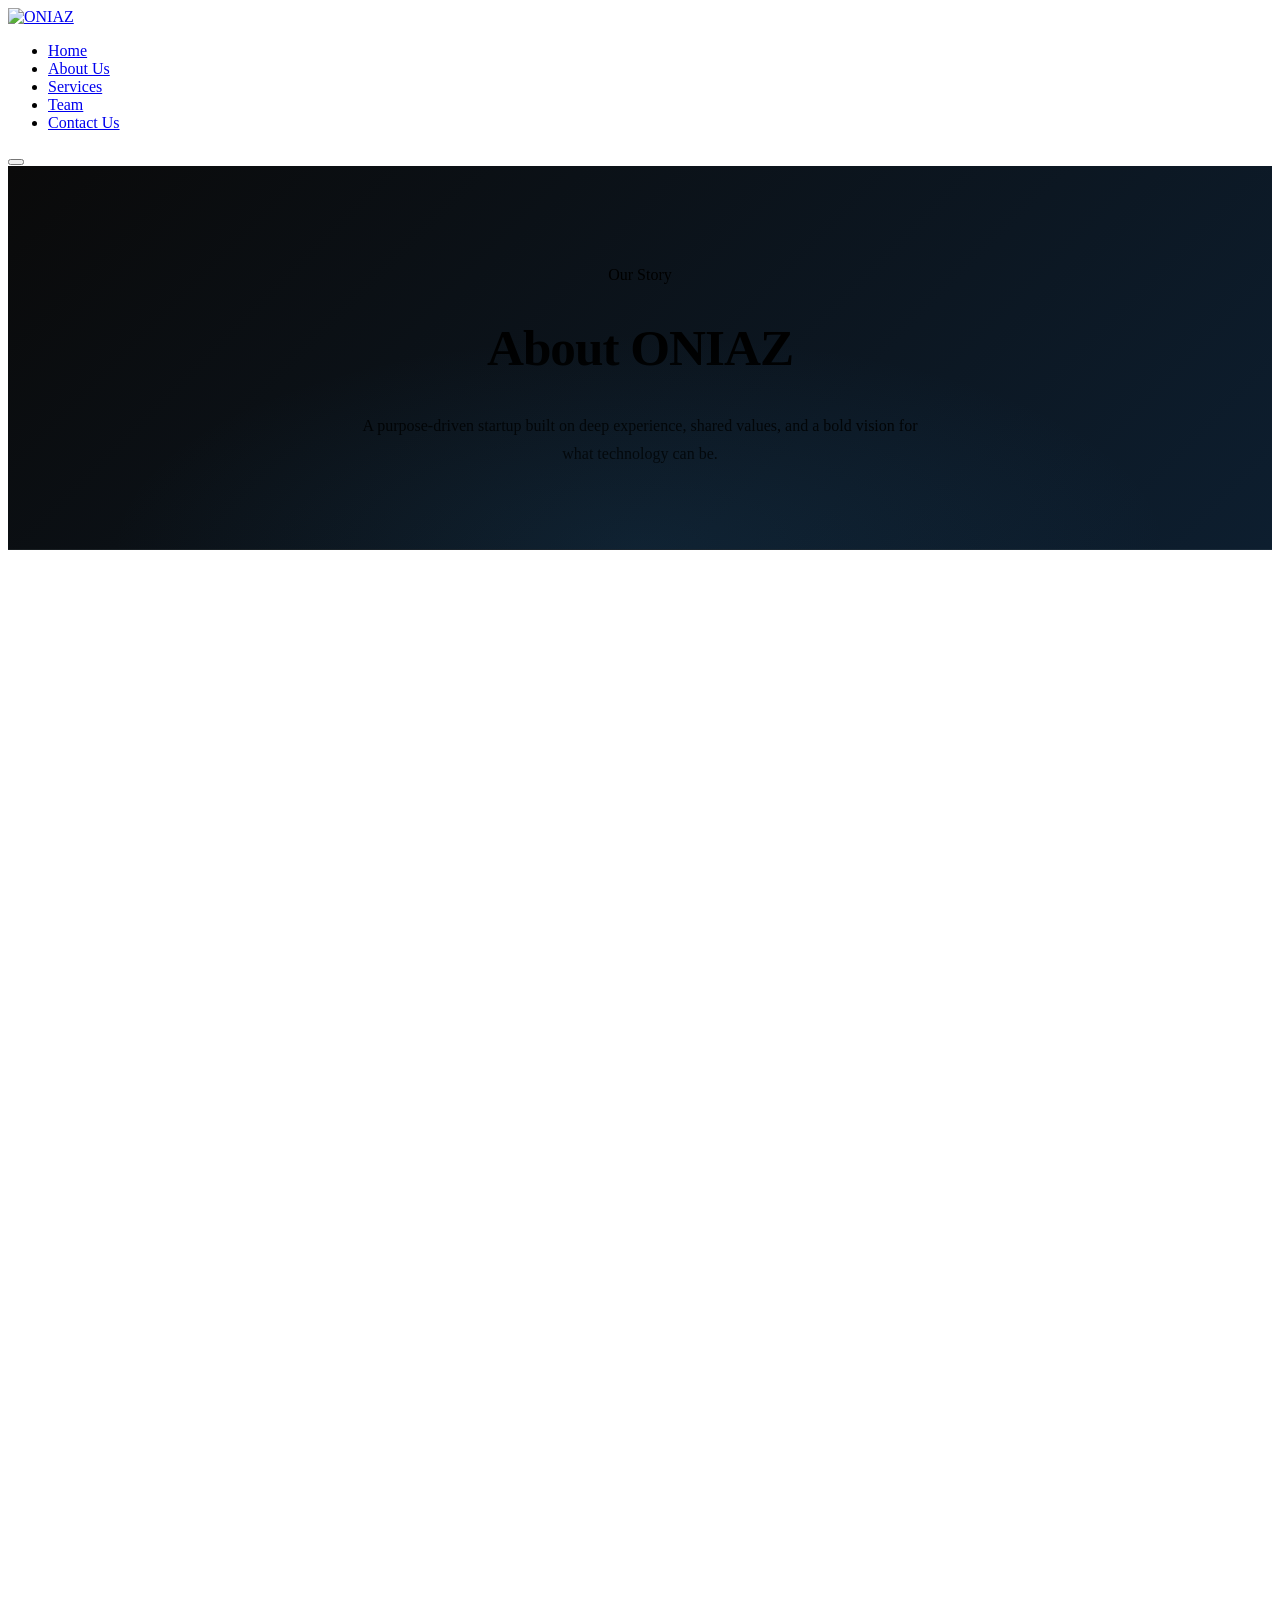
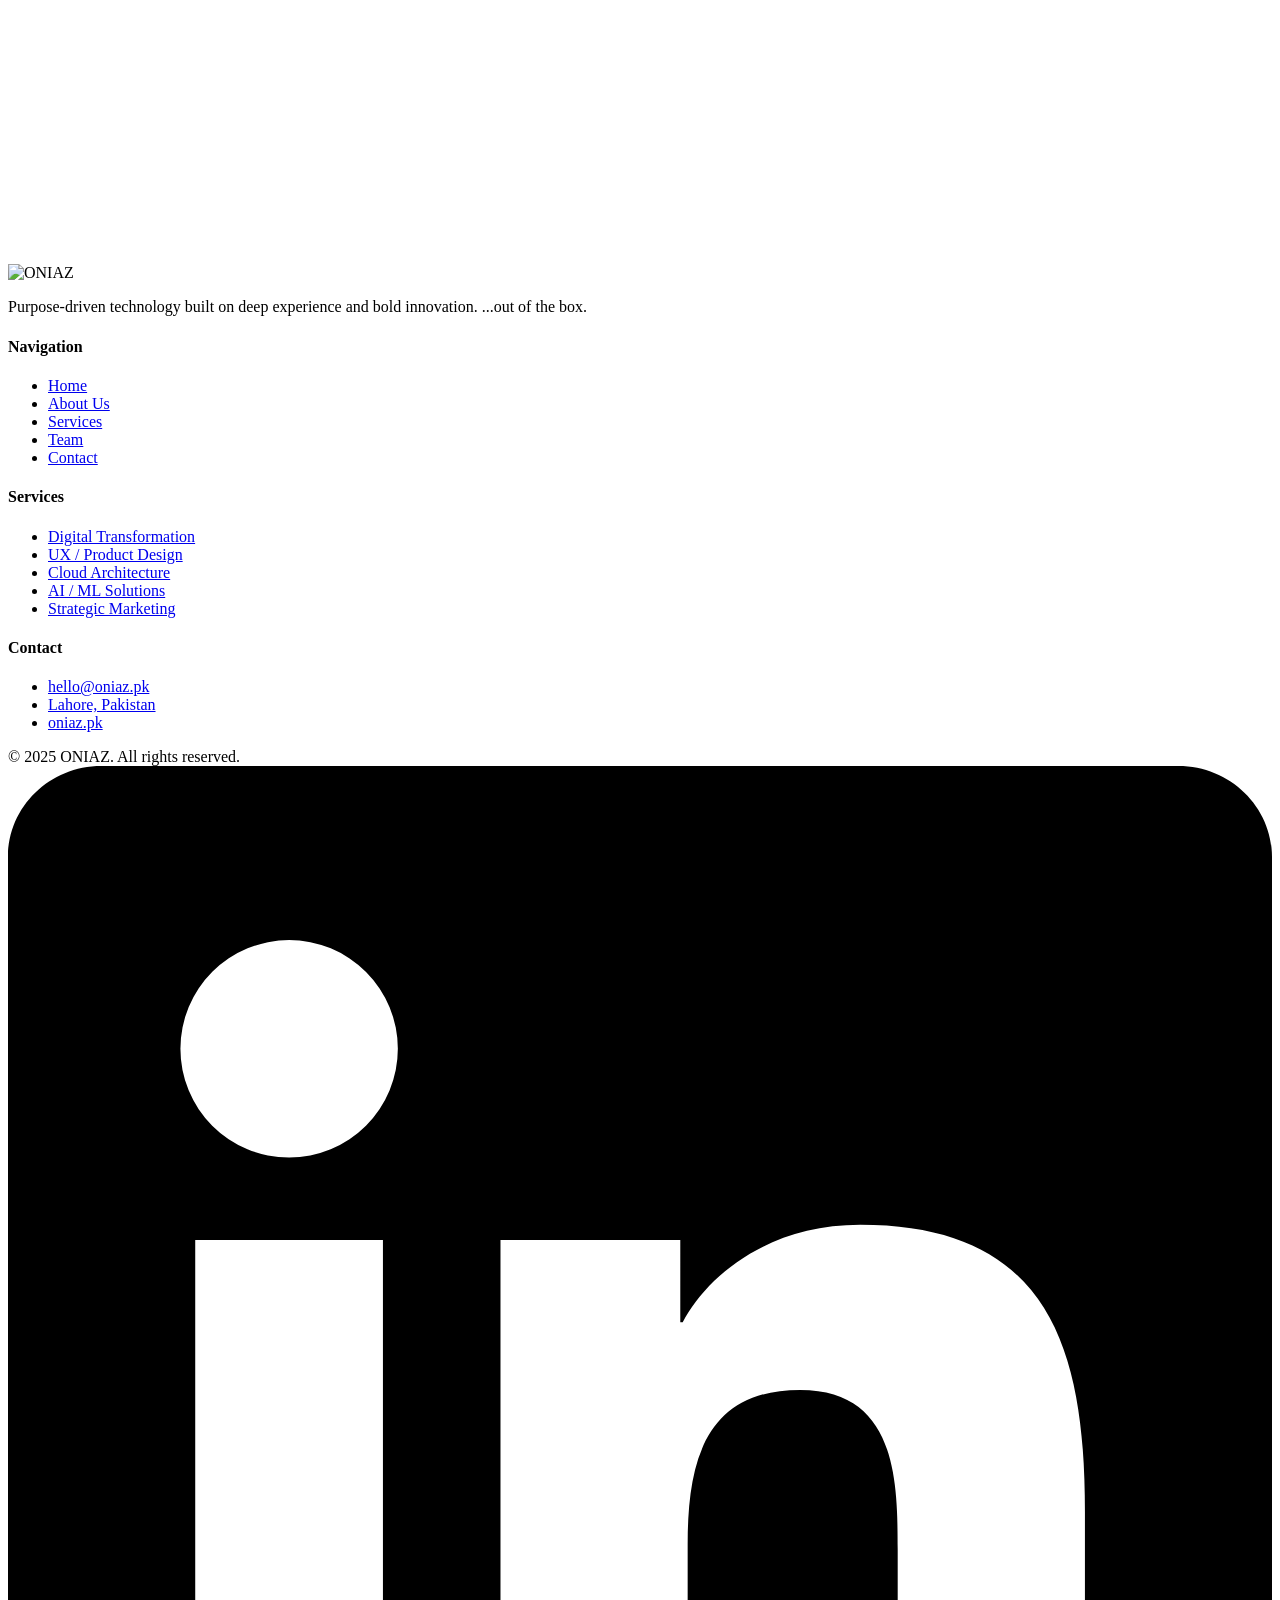
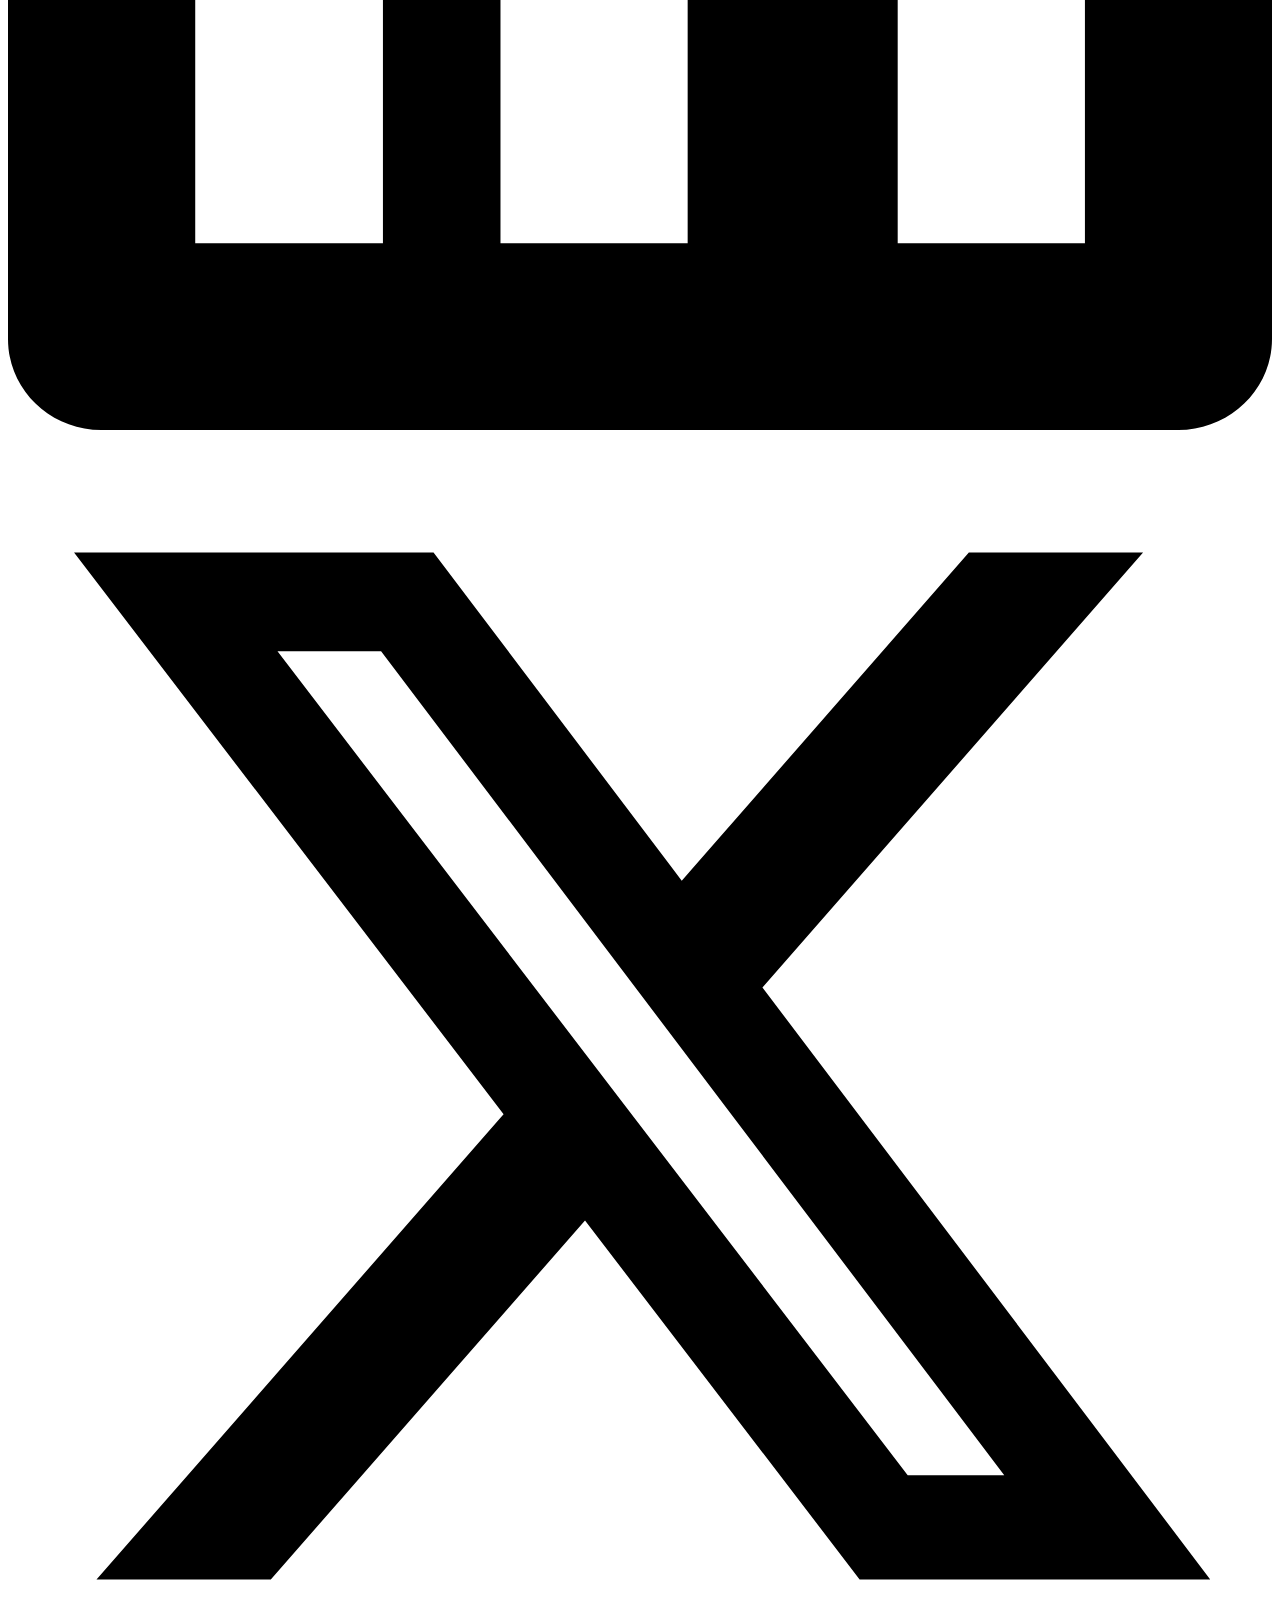
==== about.html @ 91a6034d "Add files via upload" ====
<!DOCTYPE html>
<html lang="en">
<head>
  <meta charset="UTF-8" />
  <meta name="viewport" content="width=device-width, initial-scale=1.0" />
  <title>ONIAZ – About Us</title>
  <link rel="stylesheet" href="css/style.css" />
  <style>
    /* ── PAGE HERO ── */
    .page-hero {
      background: linear-gradient(135deg, #0a0a0a 0%, #0d1e2f 100%);
      padding: 100px 60px 80px;
      text-align: center;
      border-bottom: 1px solid rgba(168,212,240,0.1);
      position: relative;
      overflow: hidden;
    }
    .page-hero::before {
      content: '';
      position: absolute;
      inset: 0;
      background: radial-gradient(ellipse 60% 80% at 50% 100%, rgba(42,123,181,0.12), transparent 70%);
      pointer-events: none;
    }
    .page-hero .section-tag { display: block; margin-bottom: 14px; }
    .page-hero h1 { font-size: clamp(2.4rem, 4vw, 3.6rem); font-weight: 800; letter-spacing: -1px; }
    .page-hero h1 span { color: var(--blue-light); }
    .page-hero p { margin: 20px auto 0; max-width: 560px; color: var(--grey-mid); font-size: 1rem; line-height: 1.8; }

    /* ── COMPANY PROFILE ── */
    .profile-grid {
      display: grid;
      grid-template-columns: 1fr 1.3fr;
      gap: 80px;
      align-items: center;
    }
    .profile-left { position: relative; }
    .profile-left img {
      width: 100%;
      border-radius: var(--radius);
      opacity: 0.9;
    }
    .profile-accent {
      position: absolute;
      bottom: -20px; right: -20px;
      width: 120px; height: 120px;
      border: 2px solid rgba(168,212,240,0.2);
      border-radius: var(--radius);
      pointer-events: none;
    }
    .profile-right { display: flex; flex-direction: column; gap: 20px; }
    .profile-right p { font-size: 0.95rem; color: rgba(255,255,255,0.75); line-height: 1.85; }
    .profile-right p strong { color: var(--blue-light); font-weight: 600; }

    /* ── VALUES ── */
    .values-bg { background: var(--dark2); }
    .values-grid {
      display: grid;
      grid-template-columns: repeat(4, 1fr);
      gap: 24px;
      margin-top: 52px;
    }
    .value-card {
      padding: 32px 24px;
      border: 1px solid rgba(168,212,240,0.08);
      border-radius: var(--radius);
      background: rgba(255,255,255,0.02);
      transition: border-color var(--transition), transform var(--transition);
    }
    .value-card:hover { border-color: rgba(168,212,240,0.28); transform: translateY(-4px); }
    .value-num {
      font-size: 2.4rem;
      font-weight: 800;
      color: rgba(168,212,240,0.18);
      line-height: 1;
      margin-bottom: 14px;
    }
    .value-card h3 { font-size: 1rem; font-weight: 700; margin-bottom: 10px; color: var(--blue-light); }
    .value-card p  { font-size: 0.84rem; color: var(--grey-mid); line-height: 1.7; }

    /* ── MISSION SPLIT ── */
    .mission-split {
      display: grid;
      grid-template-columns: 1fr 1fr;
      gap: 2px;
    }
    .mission-panel {
      padding: 72px 60px;
      display: flex;
      flex-direction: column;
      justify-content: center;
    }
    .mission-panel.dark { background: var(--dark2); }
    .mission-panel.blue { background: linear-gradient(135deg, #0d2236, #0a1a2e); }
    .mission-panel h2 { font-size: 1.7rem; font-weight: 800; margin-bottom: 18px; }
    .mission-panel h2 span { color: var(--blue-light); }
    .mission-panel p  { font-size: 0.92rem; color: var(--grey-mid); line-height: 1.8; }

    /* ── REVEAL ── */
    .reveal { opacity:0; transform:translateY(28px); transition:opacity .6s ease,transform .6s ease; }
    .reveal.visible { opacity:1; transform:translateY(0); }

    @media (max-width: 1024px) {
      .values-grid { grid-template-columns: repeat(2,1fr); }
    }
    @media (max-width: 768px) {
      .profile-grid { grid-template-columns: 1fr; gap: 40px; }
      .profile-accent { display: none; }
      .mission-split { grid-template-columns: 1fr; }
      .mission-panel { padding: 48px 24px; }
      .page-hero { padding: 80px 24px 60px; }
      .values-grid { grid-template-columns: 1fr 1fr; }
    }
    @media (max-width: 520px) {
      .values-grid { grid-template-columns: 1fr; }
    }
  </style>
</head>
<body>

<nav class="navbar">
  <a href="index.html" class="nav-logo"><img src="images/logo.jpg" alt="ONIAZ" /></a>
  <ul class="nav-links">
    <li><a href="index.html">Home</a></li>
    <li><a href="about.html" class="active">About Us</a></li>
    <li><a href="services.html">Services</a></li>
    <li><a href="team.html">Team</a></li>
    <li><a href="contact.html" class="nav-cta">Contact Us</a></li>
  </ul>
  <button class="nav-toggle" aria-label="Toggle menu"><span></span><span></span><span></span></button>
</nav>

<div class="page-content">

  <!-- PAGE HERO -->
  <div class="page-hero">
    <span class="section-tag">Our Story</span>
    <h1>About <span>ONIAZ</span></h1>
    <p>A purpose-driven startup built on deep experience, shared values, and a bold vision for what technology can be.</p>
  </div>

  <!-- COMPANY PROFILE -->
  <div class="section">
    <div class="profile-grid">
      <div class="profile-left reveal">
        <img src="images/circuit.png" alt="ONIAZ Circuit" />
        <div class="profile-accent"></div>
      </div>
      <div class="profile-right reveal">
        <span class="section-tag">Company Profile</span>
        <h2 class="section-title">Founded in <span>2025</span></h2>
        <p>ONIAZ is a purpose-driven startup built on a foundation of deep experience and bold innovation. Our journey is more than just about launching another tech company — it's about combining decades of expertise with a shared desire to create <strong>smart, human-centered solutions that matter</strong>.</p>
        <p>Behind ONIAZ is a close-knit team of four visionary professionals, each bringing over 18 years of industry experience to the table. From tech architecture and user experience design to business development, project management, and strategic marketing, we've honed our skills through years of working with startups, enterprises, and global brands.</p>
        <p>Now, we've joined forces under a single mission: to craft tech that's not just functional but <strong>transformational</strong>. ONIAZ is the intersection of insight and imagination — a space where our collective knowledge is poured into building applications that are clean, intuitive, and genuinely helpful.</p>
        <div style="margin-top:8px;">
          <a href="team.html" class="btn btn-primary">Meet the Team</a>
        </div>
      </div>
    </div>
  </div>

  <div class="divider"></div>

  <!-- VALUES -->
  <div class="values-bg">
    <div class="section">
      <div class="reveal">
        <span class="section-tag">What Drives Us</span>
        <h2 class="section-title">Our Core <span>Values</span></h2>
        <p class="section-sub">Everything we build flows from a small set of deeply held principles.</p>
      </div>
      <div class="values-grid">
        <div class="value-card reveal">
          <div class="value-num">01</div>
          <h3>Clarity</h3>
          <p>We solve real problems with clarity and empathy. Clean thinking leads to clean products.</p>
        </div>
        <div class="value-card reveal">
          <div class="value-num">02</div>
          <h3>Purpose</h3>
          <p>We don't chase trends. We build tools that serve a purpose and deliver value from day one.</p>
        </div>
        <div class="value-card reveal">
          <div class="value-num">03</div>
          <h3>Transformation</h3>
          <p>We aim to build tech that isn't just functional, but truly changes how people live and work.</p>
        </div>
        <div class="value-card reveal">
          <div class="value-num">04</div>
          <h3>Empathy</h3>
          <p>Every design decision starts with the user. Technology should feel personal, not mechanical.</p>
        </div>
      </div>
    </div>
  </div>

  <!-- MISSION / VISION SPLIT -->
  <div class="mission-split">
    <div class="mission-panel dark reveal">
      <span class="section-tag">Mission</span>
      <h2>Craft tech that is <span>transformational</span></h2>
      <p>Our mission is to craft technology that isn't just functional but genuinely changes how people interact with the world — simplifying complexity, amplifying capability, and making every interaction feel effortless.</p>
    </div>
    <div class="mission-panel blue reveal">
      <span class="section-tag">Vision</span>
      <h2>A smarter future, <span>together</span></h2>
      <p>We envision a world where intelligent, minimalist products empower communities — starting with the South Asian diaspora and expanding into every vertical where technology can reimagine everyday interactions.</p>
    </div>
  </div>

</div>

<footer>
  <div class="footer-inner">
    <div class="footer-brand">
      <img src="images/logo.jpg" alt="ONIAZ" />
      <p>Purpose-driven technology built on deep experience and bold innovation. ...out of the box.</p>
    </div>
    <div class="footer-col">
      <h4>Navigation</h4>
      <ul>
        <li><a href="index.html">Home</a></li>
        <li><a href="about.html">About Us</a></li>
        <li><a href="services.html">Services</a></li>
        <li><a href="team.html">Team</a></li>
        <li><a href="contact.html">Contact</a></li>
      </ul>
    </div>
    <div class="footer-col">
      <h4>Services</h4>
      <ul>
        <li><a href="services.html">Digital Transformation</a></li>
        <li><a href="services.html">UX / Product Design</a></li>
        <li><a href="services.html">Cloud Architecture</a></li>
        <li><a href="services.html">AI / ML Solutions</a></li>
        <li><a href="services.html">Strategic Marketing</a></li>
      </ul>
    </div>
    <div class="footer-col">
      <h4>Contact</h4>
      <ul>
        <li><a href="mailto:hello@oniaz.pk">hello@oniaz.pk</a></li>
        <li><a href="#">Lahore, Pakistan</a></li>
        <li><a href="#">oniaz.pk</a></li>
      </ul>
    </div>
  </div>
  <div class="footer-bottom">
    <span>© 2025 ONIAZ. All rights reserved.</span>
    <div class="footer-socials">
      <a href="#" aria-label="LinkedIn"><svg viewBox="0 0 24 24"><path d="M20.447 20.452h-3.554v-5.569c0-1.328-.027-3.037-1.852-3.037-1.853 0-2.136 1.445-2.136 2.939v5.667H9.351V9h3.414v1.561h.046c.477-.9 1.637-1.85 3.37-1.85 3.601 0 4.267 2.37 4.267 5.455v6.286zM5.337 7.433a2.062 2.062 0 0 1-2.063-2.065 2.064 2.064 0 1 1 2.063 2.065zm1.782 13.019H3.555V9h3.564v11.452zM22.225 0H1.771C.792 0 0 .774 0 1.729v20.542C0 23.227.792 24 1.771 24h20.451C23.2 24 24 23.227 24 22.271V1.729C24 .774 23.2 0 22.222 0h.003z"/></svg></a>
      <a href="#" aria-label="Twitter/X"><svg viewBox="0 0 24 24"><path d="M18.244 2.25h3.308l-7.227 8.26 8.502 11.24H16.17l-5.214-6.817L4.99 21.75H1.68l7.73-8.835L1.254 2.25H8.08l4.713 6.231zm-1.161 17.52h1.833L7.084 4.126H5.117z"/></svg></a>
    </div>
  </div>
</footer>

<script src="js/main.js"></script>
</body>
</html>
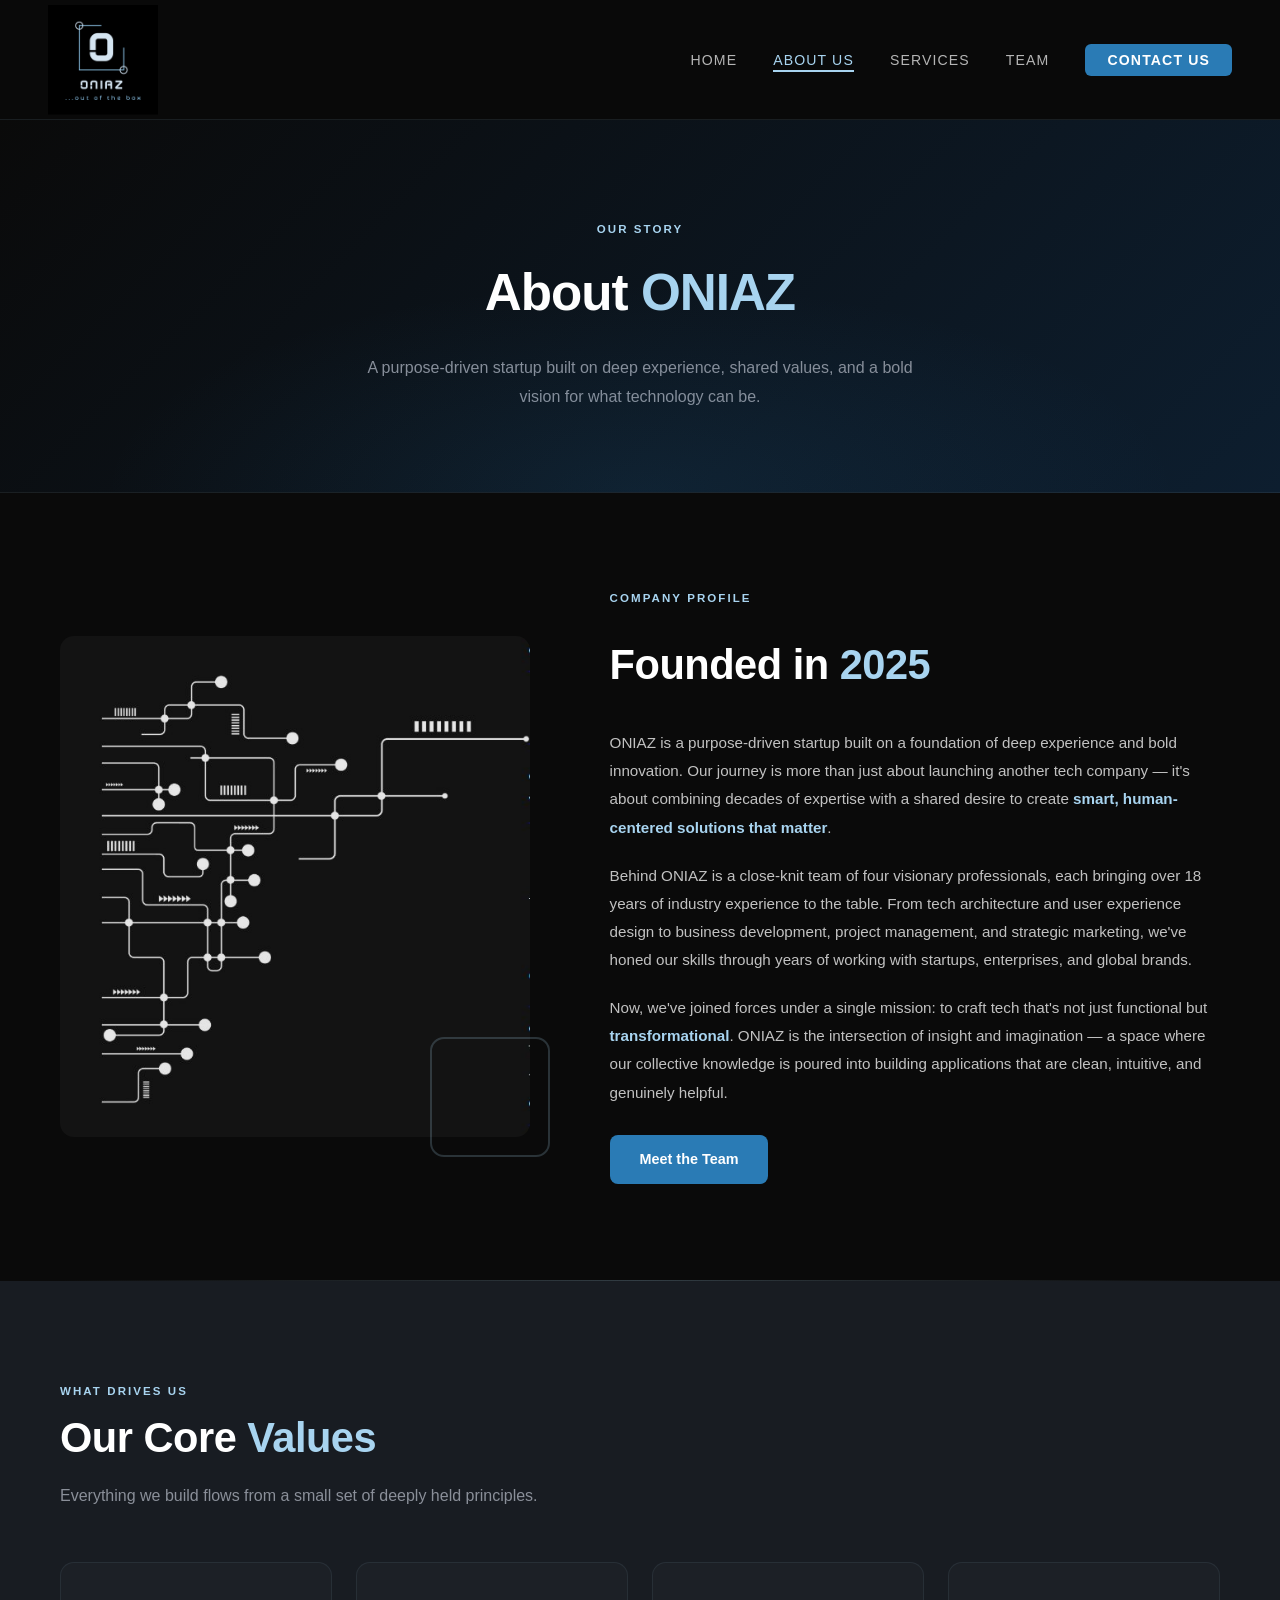
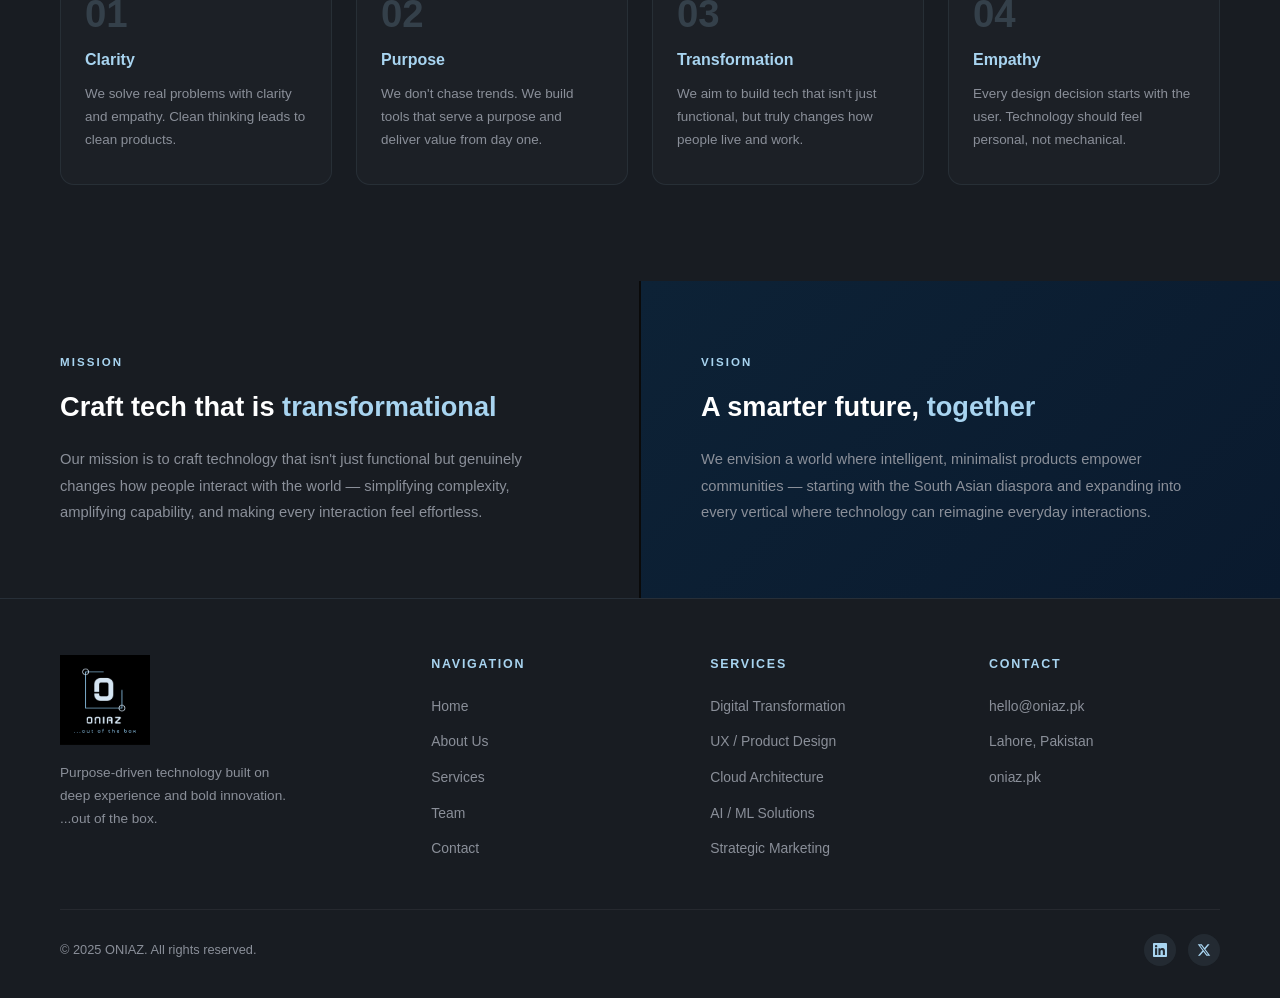
==== commit 6646ed9f: "Update logo to PNG Update logo to PNG" ====
--- a/about.html
+++ b/about.html
@@ -119,7 +119,7 @@
 <body>
 
 <nav class="navbar">
-  <a href="index.html" class="nav-logo"><img src="images/logo.jpg" alt="ONIAZ" /></a>
+  <a href="index.html" class="nav-logo"><img src="images/logo.png" alt="ONIAZ" /></a>
   <ul class="nav-links">
     <li><a href="index.html">Home</a></li>
     <li><a href="about.html" class="active">About Us</a></li>
@@ -213,7 +213,7 @@
 <footer>
   <div class="footer-inner">
     <div class="footer-brand">
-      <img src="images/logo.jpg" alt="ONIAZ" />
+      <img src="images/logo.png" alt="ONIAZ" />
       <p>Purpose-driven technology built on deep experience and bold innovation. ...out of the box.</p>
     </div>
     <div class="footer-col">
--- a/css/style.css
+++ b/css/style.css
@@ -0,0 +1,282 @@
+/* ─── RESET & BASE ─────────────────────────────────────────── */
+*, *::before, *::after { box-sizing: border-box; margin: 0; padding: 0; }
+
+:root {
+  --black:      #0a0a0a;
+  --dark:       #111317;
+  --dark2:      #181c22;
+  --blue-light: #a8d4f0;
+  --blue-mid:   #5aade0;
+  --blue-dark:  #2a7bb5;
+  --white:      #ffffff;
+  --grey-light: #f0f2f5;
+  --grey-mid:   #8a8f99;
+  --red:        #c0392b;
+  --radius:     14px;
+  --nav-h:      120px;
+  --transition: 0.25s ease;
+}
+
+html { scroll-behavior: smooth; }
+
+body {
+  background: var(--black);
+  color: var(--white);
+  font-family: 'Helvetica Neue', Arial, sans-serif;
+  font-size: 16px;
+  line-height: 1.6;
+  overflow-x: hidden;
+}
+
+img { display: block; max-width: 100%; }
+a  { text-decoration: none; color: inherit; }
+
+/* ─── NAVBAR ────────────────────────────────────────────────── */
+.navbar {
+  position: fixed;
+  top: 0; left: 0; right: 0;
+  height: var(--nav-h);
+  display: flex;
+  align-items: center;
+  justify-content: space-between;
+  padding: 0 48px;
+  background: rgba(10,10,10,0.85);
+  backdrop-filter: blur(12px);
+  border-bottom: 1px solid rgba(168,212,240,0.1);
+  z-index: 1000;
+}
+
+.nav-logo img {
+  height: 110px;
+  width: auto;
+  object-fit: contain;
+}
+
+.nav-links {
+  display: flex;
+  gap: 36px;
+  list-style: none;
+}
+
+.nav-links a {
+  font-size: 0.88rem;
+  font-weight: 500;
+  letter-spacing: 0.08em;
+  text-transform: uppercase;
+  color: rgba(255,255,255,0.7);
+  transition: color var(--transition);
+  position: relative;
+}
+
+.nav-links a::after {
+  content: '';
+  position: absolute;
+  bottom: -4px; left: 0;
+  width: 0; height: 2px;
+  background: var(--blue-light);
+  transition: width var(--transition);
+}
+
+.nav-links a:hover,
+.nav-links a.active {
+  color: var(--blue-light);
+}
+.nav-links a:hover::after,
+.nav-links a.active::after { width: 100%; }
+
+.nav-cta {
+  background: var(--blue-dark);
+  color: var(--white) !important;
+  padding: 8px 22px;
+  border-radius: 6px;
+  font-weight: 600 !important;
+  transition: background var(--transition) !important;
+}
+.nav-cta:hover { background: var(--blue-mid) !important; }
+.nav-cta::after { display: none !important; }
+
+/* Hamburger */
+.nav-toggle {
+  display: none;
+  flex-direction: column;
+  gap: 5px;
+  cursor: pointer;
+  background: none;
+  border: none;
+  padding: 4px;
+}
+.nav-toggle span {
+  display: block;
+  width: 24px; height: 2px;
+  background: var(--white);
+  border-radius: 2px;
+  transition: var(--transition);
+}
+
+/* ─── PAGE WRAPPER ──────────────────────────────────────────── */
+.page-content { padding-top: var(--nav-h); }
+
+/* ─── SECTION COMMON ────────────────────────────────────────── */
+.section {
+  padding: 96px 60px;
+  max-width: 1400px;
+  margin: 0 auto;
+}
+
+.section-full {
+  padding: 96px 60px;
+}
+
+.section-tag {
+  display: inline-block;
+  font-size: 0.72rem;
+  font-weight: 700;
+  letter-spacing: 0.18em;
+  text-transform: uppercase;
+  color: var(--blue-light);
+  margin-bottom: 14px;
+}
+
+.section-title {
+  font-size: 2.6rem;
+  font-weight: 800;
+  line-height: 1.15;
+  letter-spacing: -0.5px;
+  margin-bottom: 20px;
+}
+
+.section-title span { color: var(--blue-light); }
+
+.section-sub {
+  font-size: 1rem;
+  color: var(--grey-mid);
+  max-width: 560px;
+  line-height: 1.75;
+}
+
+/* ─── BUTTONS ───────────────────────────────────────────────── */
+.btn {
+  display: inline-flex;
+  align-items: center;
+  gap: 8px;
+  padding: 13px 30px;
+  border-radius: 8px;
+  font-size: 0.9rem;
+  font-weight: 600;
+  cursor: pointer;
+  border: none;
+  transition: var(--transition);
+}
+
+.btn-primary {
+  background: var(--blue-dark);
+  color: var(--white);
+}
+.btn-primary:hover { background: var(--blue-mid); }
+
+.btn-outline {
+  background: transparent;
+  color: var(--blue-light);
+  border: 1.5px solid var(--blue-light);
+}
+.btn-outline:hover {
+  background: rgba(168,212,240,0.08);
+}
+
+/* ─── DIVIDER ───────────────────────────────────────────────── */
+.divider {
+  height: 1px;
+  background: linear-gradient(90deg, transparent, rgba(168,212,240,0.25), transparent);
+  margin: 0 60px;
+}
+
+/* ─── FOOTER ────────────────────────────────────────────────── */
+footer {
+  background: var(--dark2);
+  border-top: 1px solid rgba(168,212,240,0.1);
+  padding: 56px 60px 32px;
+}
+
+.footer-inner {
+  max-width: 1400px;
+  margin: 0 auto;
+  display: grid;
+  grid-template-columns: 1.4fr 1fr 1fr 1fr;
+  gap: 48px;
+  margin-bottom: 48px;
+}
+
+.footer-brand img { height: 90px; margin-bottom: 16px; }
+.footer-brand p { font-size: 0.85rem; color: var(--grey-mid); line-height: 1.7; max-width: 240px; }
+
+.footer-col h4 {
+  font-size: 0.78rem;
+  font-weight: 700;
+  letter-spacing: 0.14em;
+  text-transform: uppercase;
+  color: var(--blue-light);
+  margin-bottom: 18px;
+}
+
+.footer-col ul { list-style: none; display: flex; flex-direction: column; gap: 10px; }
+.footer-col ul li a {
+  font-size: 0.87rem;
+  color: var(--grey-mid);
+  transition: color var(--transition);
+}
+.footer-col ul li a:hover { color: var(--blue-light); }
+
+.footer-bottom {
+  max-width: 1400px;
+  margin: 0 auto;
+  display: flex;
+  justify-content: space-between;
+  align-items: center;
+  padding-top: 24px;
+  border-top: 1px solid rgba(255,255,255,0.06);
+  font-size: 0.8rem;
+  color: var(--grey-mid);
+}
+
+.footer-socials { display: flex; gap: 12px; }
+.footer-socials a {
+  width: 32px; height: 32px;
+  border-radius: 50%;
+  background: rgba(168,212,240,0.08);
+  display: flex; align-items: center; justify-content: center;
+  transition: background var(--transition);
+}
+.footer-socials a:hover { background: rgba(168,212,240,0.2); }
+.footer-socials svg { width: 14px; height: 14px; fill: var(--blue-light); }
+
+/* ─── RESPONSIVE ────────────────────────────────────────────── */
+@media (max-width: 1024px) {
+  .section, .section-full { padding: 72px 36px; }
+  .footer-inner { grid-template-columns: 1fr 1fr; gap: 36px; }
+  .divider { margin: 0 36px; }
+}
+
+@media (max-width: 768px) {
+  .navbar { padding: 0 24px; }
+  .nav-links { 
+    display: none;
+    position: fixed;
+    top: var(--nav-h); left: 0; right: 0;
+    background: var(--dark);
+    flex-direction: column;
+    padding: 24px;
+    gap: 0;
+    border-bottom: 1px solid rgba(168,212,240,0.1);
+  }
+  .nav-links.open { display: flex; }
+  .nav-links li { border-bottom: 1px solid rgba(255,255,255,0.06); }
+  .nav-links a { display: block; padding: 14px 0; }
+  .nav-cta { margin-top: 12px; text-align: center; border-radius: 8px; }
+  .nav-toggle { display: flex; }
+  .section, .section-full { padding: 56px 24px; }
+  .section-title { font-size: 1.9rem; }
+  footer { padding: 48px 24px 24px; }
+  .footer-inner { grid-template-columns: 1fr; gap: 28px; }
+  .footer-bottom { flex-direction: column; gap: 16px; text-align: center; }
+  .divider { margin: 0 24px; }
+}
